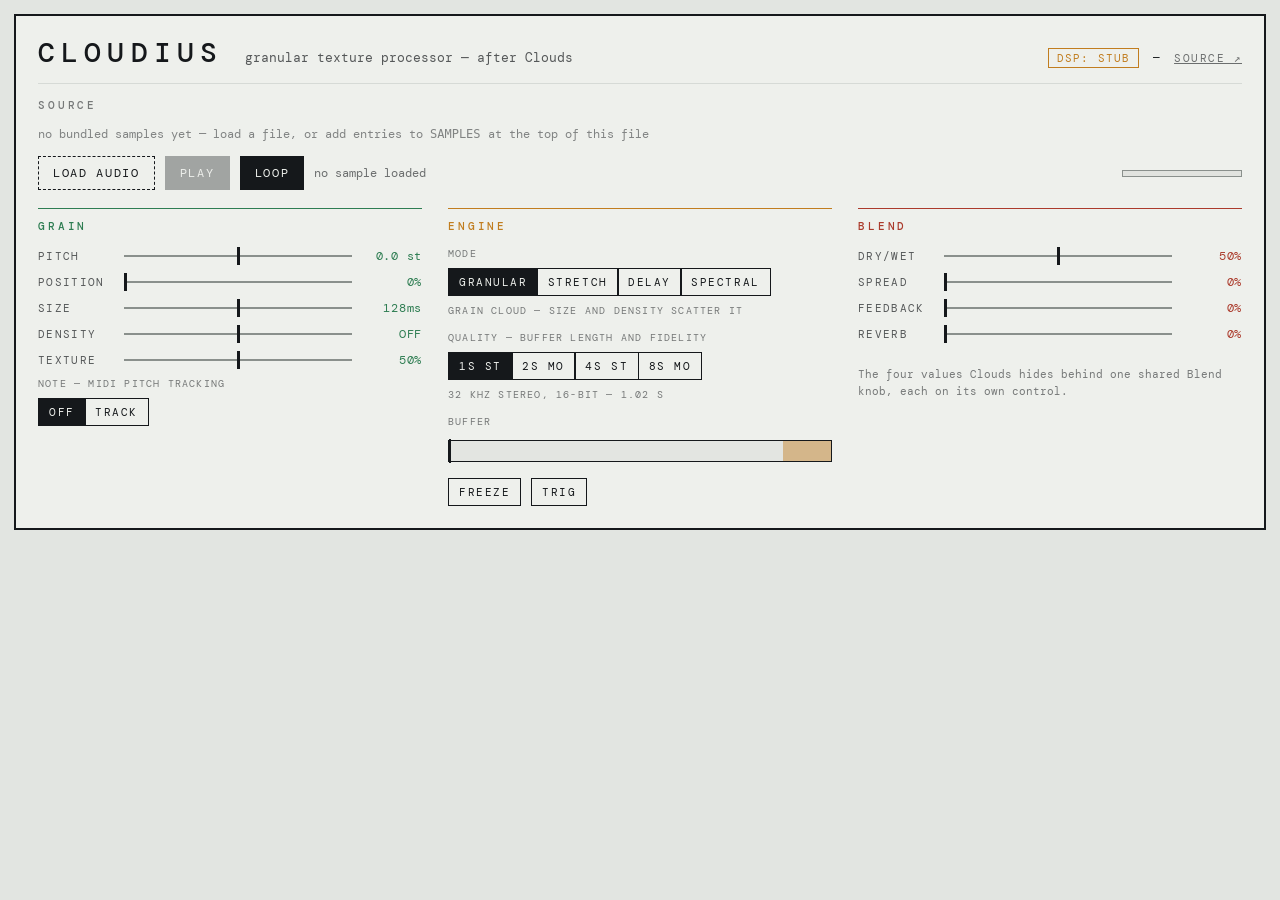
==== WebApps/cloudius-web.html @ 18a7fecf "WebApps: status moves into the masthead, footer goes DSP badge and host rate now sit beside the sour" ====
<!DOCTYPE html>
<html lang="en">
<head>
<meta charset="utf-8">
<meta name="viewport" content="width=device-width, initial-scale=1">
<title>CLOUDIUS — granular texture processor</title>
<link rel="preconnect" href="https://fonts.googleapis.com">
<link rel="preconnect" href="https://fonts.gstatic.com" crossorigin>
<link href="https://fonts.googleapis.com/css2?family=DM+Mono:wght@400;500&display=swap" rel="stylesheet">
<style>
  :root{
    --paper:#eef0ec;
    --sheet:#f6f7f5;
    --ink:#15181b;
    --ink-soft:#8a908c;
    --line:#d6dad6;
    --grain:#2e7d52;
    --engine:#c17d1f;
    --blend:#ab3b2c;
    --hot:#d6452f;
    --on-text:#eef0ec;
  }
  *{box-sizing:border-box}
  body{
    margin:0;background:#e2e5e1;color:var(--ink);
    font-family:"DM Mono",ui-monospace,Menlo,monospace;font-size:12px;
    display:flex;flex-direction:column;
  }
  .frame{
    margin:14px;border:2px solid var(--ink);background:var(--paper);
    display:flex;flex-direction:column;padding:18px 22px 22px;
  }
  .masthead{display:flex;align-items:baseline;gap:22px;flex-wrap:wrap;padding-bottom:12px;border-bottom:1px solid var(--line)}
  h1{margin:0;font-size:28px;font-weight:500;letter-spacing:.22em}
  .tagline{margin:0;font-size:13px;opacity:.7}
  .masthead .meta{margin-left:auto;display:flex;align-items:center;gap:14px;font-size:11px}
  .masthead a{color:var(--ink);opacity:.6;letter-spacing:.14em;text-transform:uppercase}
  .masthead a:hover{opacity:1}

  h2{margin:0 0 10px;font-size:11px;font-weight:500;letter-spacing:.26em;text-transform:uppercase;opacity:.55}

  .row{display:flex;align-items:center;gap:10px;flex-wrap:wrap;padding-top:14px}
  .row .push{margin-left:auto}

  button,select{
    font-family:inherit;font-size:12px;letter-spacing:.14em;text-transform:uppercase;
    color:var(--ink);background:transparent;border:1.5px solid var(--ink);border-radius:0;
    padding:0 14px;height:34px;cursor:pointer;
  }
  button:hover,select:hover{background:rgba(21,24,27,.07)}
  button[aria-pressed="true"],button.primary{background:var(--ink);color:var(--on-text)}
  button:disabled{opacity:.35;cursor:not-allowed}
  button.small{height:28px;padding:0 10px;font-size:11px}
  button.hot[aria-pressed="true"]{background:var(--hot);border-color:var(--hot)}
  button:focus-visible,select:focus-visible,input:focus-visible{outline:2px solid var(--engine);outline-offset:2px}
  .seg{display:flex}
  .seg button{margin-left:-1.5px}
  .seg button:first-child{margin-left:0}

  label.file{
    display:inline-flex;align-items:center;height:34px;padding:0 14px;cursor:pointer;
    border:1.5px dashed var(--ink);letter-spacing:.14em;text-transform:uppercase;
  }
  label.file:hover{background:rgba(21,24,27,.07)}
  label.file input{display:none}

  /* ── control banks ──────────────────────────────────────────────────── */
  .banks{display:flex;gap:26px;flex-wrap:wrap;padding-top:18px}
  .bank{flex:1 1 250px;min-width:230px;border-top:1.5px solid var(--ink);padding-top:10px}
  .bank.grain{border-color:var(--grain)}
  .bank.engine{border-color:var(--engine)}
  .bank.blend{border-color:var(--blend)}
  .bank h2{opacity:1}
  .bank.grain h2{color:var(--grain)}
  .bank.engine h2{color:var(--engine)}
  .bank.blend h2{color:var(--blend)}

  .ctl{display:grid;grid-template-columns:74px 1fr 62px;align-items:center;gap:10px;padding:5px 0}
  .ctl .name{letter-spacing:.12em;text-transform:uppercase;opacity:.7;font-size:11px}
  .ctl .val{text-align:right;letter-spacing:.06em}
  .grain .val{color:var(--grain)}
  .blend .val{color:var(--blend)}

  input[type=range]{-webkit-appearance:none;appearance:none;width:100%;background:transparent}
  input[type=range]::-webkit-slider-runnable-track{height:1.5px;background:var(--ink-soft)}
  input[type=range]::-moz-range-track{height:1.5px;background:var(--ink-soft)}
  input[type=range]::-webkit-slider-thumb{-webkit-appearance:none;width:3px;height:18px;background:var(--ink);margin-top:-8px}
  input[type=range]::-moz-range-thumb{width:3px;height:18px;border:0;border-radius:0;background:var(--ink)}

  .stack{display:flex;flex-direction:column;gap:8px;padding-top:4px}
  .stack .lbl{letter-spacing:.12em;text-transform:uppercase;opacity:.55;font-size:10px}

  /* ── buffer readout ─────────────────────────────────────────────────── */
  .buffer{height:22px;border:1.5px solid var(--ink);position:relative;background:rgba(21,24,27,.05);margin-top:4px}
  .buffer .win{position:absolute;top:0;bottom:0;background:rgba(193,125,31,.45)}
  .buffer .head{position:absolute;top:-2px;bottom:-2px;width:1.5px;background:var(--ink)}

  /* ── meter ──────────────────────────────────────────────────────────── */
  .meter{width:120px;height:7px;border:1px solid var(--ink-soft);background:rgba(21,24,27,.06)}
  .meter i{display:block;height:100%;width:0;background:var(--grain)}

  .badge{border:1px solid var(--engine);color:var(--engine);padding:2px 8px;letter-spacing:.1em;text-transform:uppercase}
  .hint{font-size:11px;opacity:.55;padding-top:8px;line-height:1.5}
</style>
</head>
<body>
<div class="frame">

  <header class="masthead">
    <h1>CLOUDIUS</h1>
    <p class="tagline">granular texture processor — after Clouds</p>
    <span class="meta">
      <span class="badge" id="dspBadge">DSP: stub</span>
      <span id="srInfo">—</span>
      <a href="https://github.com/SungamMagnus/cloudius" target="_blank" rel="noopener">source ↗</a>
    </span>
  </header>

  <!-- ── Source ─────────────────────────────────────────────────────────── -->
  <section>
    <div class="row"><h2 style="margin:0">Source</h2></div>
    <div class="row" id="sampleRow"></div>
    <div class="row">
      <label class="file">Load audio<input type="file" id="fileIn" accept="audio/*"></label>
      <button id="btnPlay" class="primary" disabled>Play</button>
      <button id="btnLoop" aria-pressed="true">Loop</button>
      <span class="readout" id="srcName" style="opacity:.6">no sample loaded</span>
      <span class="push"></span>
      <span class="meter"><i id="meterFill"></i></span>
    </div>
  </section>

  <!-- ── Controls ───────────────────────────────────────────────────────── -->
  <div class="banks">

    <div class="bank grain">
      <h2>Grain</h2>
      <div class="ctl"><span class="name">Pitch</span>    <input type="range" id="p_pitch"    min="0" max="1" step="0.001" value="0.5"><span class="val" id="v_pitch">0.0 st</span></div>
      <div class="ctl"><span class="name">Position</span> <input type="range" id="p_position" min="0" max="1" step="0.001" value="0"><span class="val" id="v_position">0%</span></div>
      <div class="ctl"><span class="name">Size</span>     <input type="range" id="p_size"     min="0" max="1" step="0.001" value="0.5"><span class="val" id="v_size">128ms</span></div>
      <div class="ctl"><span class="name">Density</span>  <input type="range" id="p_density"  min="0" max="1" step="0.001" value="0.5"><span class="val" id="v_density">OFF</span></div>
      <div class="ctl"><span class="name">Texture</span>  <input type="range" id="p_texture"  min="0" max="1" step="0.001" value="0.5"><span class="val" id="v_texture">50%</span></div>
      <div class="stack">
        <span class="lbl">Note — midi pitch tracking</span>
        <div class="seg" id="segNote">
          <button class="small" data-i="0" aria-pressed="true">Off</button>
          <button class="small" data-i="1" aria-pressed="false">Track</button>
        </div>
      </div>
    </div>

    <div class="bank engine">
      <h2>Engine</h2>
      <div class="stack">
        <span class="lbl">Mode</span>
        <div class="seg" id="segMode">
          <button class="small" data-i="0" aria-pressed="true">Granular</button>
          <button class="small" data-i="1" aria-pressed="false">Stretch</button>
          <button class="small" data-i="2" aria-pressed="false">Delay</button>
          <button class="small" data-i="3" aria-pressed="false">Spectral</button>
        </div>
        <span class="lbl" id="modeCaption">grain cloud — size and density scatter it</span>

        <span class="lbl" style="padding-top:6px">Quality — buffer length and fidelity</span>
        <div class="seg" id="segQuality">
          <button class="small" data-i="0" aria-pressed="true">1s ST</button>
          <button class="small" data-i="1" aria-pressed="false">2s MO</button>
          <button class="small" data-i="2" aria-pressed="false">4s ST</button>
          <button class="small" data-i="3" aria-pressed="false">8s MO</button>
        </div>
        <span class="lbl" id="qualityCaption">32 kHz stereo, 16-bit</span>

        <span class="lbl" style="padding-top:6px">Buffer</span>
        <div class="buffer" id="buffer"><i class="win" id="bufWin"></i><i class="head" id="bufHead"></i></div>

        <div class="row" style="padding-top:8px">
          <button id="btnFreeze" class="small hot" aria-pressed="false">Freeze</button>
          <button id="btnTrig" class="small">Trig</button>
        </div>
      </div>
    </div>

    <div class="bank blend">
      <h2>Blend</h2>
      <div class="ctl"><span class="name">Dry/Wet</span>  <input type="range" id="p_drywet"   min="0" max="1" step="0.001" value="0.5"><span class="val" id="v_drywet">50%</span></div>
      <div class="ctl"><span class="name">Spread</span>   <input type="range" id="p_spread"   min="0" max="1" step="0.001" value="0"><span class="val" id="v_spread">0%</span></div>
      <div class="ctl"><span class="name">Feedback</span> <input type="range" id="p_feedback" min="0" max="1" step="0.001" value="0"><span class="val" id="v_feedback">0%</span></div>
      <div class="ctl"><span class="name">Reverb</span>   <input type="range" id="p_reverb"   min="0" max="1" step="0.001" value="0"><span class="val" id="v_reverb">0%</span></div>
      <p class="hint">
        The four values Clouds hides behind one shared Blend knob, each on its
        own control.
      </p>
    </div>

  </div>

</div>

<script>
"use strict";

/* ───────────────────────────────────────────────────────────────────────────
   SAMPLES — drop audio files into WebApps/samples/ and list them here.
   Anything the browser can decode works (mp3, wav, ogg, m4a, flac).
   ─────────────────────────────────────────────────────────────────────────── */
const SAMPLES = [
  // { name: "Rhodes",  file: "samples/rhodes.mp3" },
  // { name: "Voice",   file: "samples/voice.wav"  },
  // { name: "Strings", file: "samples/strings.mp3" },
];

/* ───────────────────────────────────────────────────────────────────────────
   DSP — the audio worklet.

   The seam is marked below. Today it passes audio through so the transport,
   the loop and the whole control surface are testable end to end. The real
   engine is the Clouds firmware compiled to WebAssembly; when that module
   lands it is instantiated here and `process()` hands it 32-frame blocks at
   32 kHz exactly as the plug-in does.
   ─────────────────────────────────────────────────────────────────────────── */
const WORKLET_SRC = `
class CloudiusProcessor extends AudioWorkletProcessor {
  constructor () {
    super();
    this.p = {
      pitch: 0.5, position: 0, size: 0.5, density: 0.5, texture: 0.5,
      drywet: 0.5, spread: 0, feedback: 0, reverb: 0,
      mode: 0, quality: 0, freeze: false, note: 0
    };
    this.head = 0;
    this.port.onmessage = (e) => {
      const d = e.data;
      if (d.type === 'params') Object.assign(this.p, d.value);
      else if (d.type === 'trig') this.trig = true;
    };
  }

  process (inputs, outputs) {
    const inp = inputs[0], out = outputs[0];
    if (!out || out.length === 0) return true;

    const oL = out[0], oR = out[1] || out[0];
    const iL = inp && inp[0] ? inp[0] : null;
    const iR = inp && inp[1] ? inp[1] : iL;
    const n  = oL.length;

    // ── DSP SEAM ───────────────────────────────────────────────────────────
    // TODO: replace with the WASM build of clouds::GranularProcessor.
    // Until then the dry signal passes and dry/wet only attenuates, so the
    // page never pretends to be granulating something it is not.
    const g = 1.0;
    for (let i = 0; i < n; i++) {
      oL[i] = iL ? iL[i] * g : 0;
      oR[i] = iR ? iR[i] * g : 0;
    }
    // ───────────────────────────────────────────────────────────────────────

    // The recording head keeps moving so the buffer readout is honest about
    // freeze even while the engine is a stub.
    if (!this.p.freeze) {
      const secs = [1.02, 1.86, 4.09, 7.42][this.p.quality] || 1.02;
      this.head = (this.head + n / (sampleRate * secs)) % 1;
    }
    if ((currentFrame & 2047) < n) {
      this.port.postMessage({ head: this.head });
    }
    return true;
  }
}
registerProcessor('cloudius', CloudiusProcessor);
`;

/* ── State ─────────────────────────────────────────────────────────────── */
let ac = null, node = null, master = null, analyser = null;
let buffer = null, source = null, playing = false, looping = true;
let meterData = null;

const params = {
  pitch: 0.5, position: 0, size: 0.5, density: 0.5, texture: 0.5,
  drywet: 0.5, spread: 0, feedback: 0, reverb: 0,
  mode: 0, quality: 0, freeze: false, note: 0
};

const MODE_CAPTION = [
  "grain cloud — size and density scatter it",
  "wsola stretch — texture opens the filter",
  "looping delay — pitch shifts the loop",
  "phase vocoder — texture thins the spectrum"
];
const QUALITY_CAPTION = [
  "32 kHz stereo, 16-bit — 1.02 s",
  "32 kHz mono, 16-bit — 1.86 s",
  "16 kHz stereo, 8-bit µ-law — 4.09 s",
  "16 kHz mono, 8-bit µ-law — 7.42 s"
];

const $ = (id) => document.getElementById(id);

/* ── Readouts ──────────────────────────────────────────────────────────── */
const pct = (v) => Math.round(v * 100) + "%";

function grainSizeMs (v) { return 1024 * Math.pow(2, 4 * v) / 32; }

function densityText (v) {
  if (v >= 0.47 && v <= 0.53) return "OFF";
  const amt = (v > 0.5 ? (v - 0.53) : (0.47 - v)) * 2.12;
  return (v < 0.5 ? "REG " : "RND ") + Math.round(Math.min(1, Math.max(0, amt)) * 100) + "%";
}

/* Pitch pot taper: flat near unity, +/-2 octaves at the ends. Approximates
   the firmware's lut_quantized_pitch; the WASM build will use the real table. */
function pitchSemitones (v) {
  const x = (v - 0.5) * 2;                    // -1 .. +1
  return Math.sign(x) * Math.pow(Math.abs(x), 3) * 24;
}

function readouts () {
  $("v_pitch").textContent    = pitchSemitones(params.pitch).toFixed(1) + " st";
  $("v_position").textContent = pct(params.position);
  $("v_size").textContent     = params.mode === 0
    ? Math.round(grainSizeMs(params.size)) + "ms" : pct(params.size);
  $("v_density").textContent  = params.mode === 0 ? densityText(params.density) : pct(params.density);
  $("v_texture").textContent  = pct(params.texture);
  $("v_drywet").textContent   = pct(params.drywet);
  $("v_spread").textContent   = pct(params.spread);
  $("v_feedback").textContent = pct(params.feedback);
  $("v_reverb").textContent   = pct(params.reverb);

  $("modeCaption").textContent    = MODE_CAPTION[params.mode];
  $("qualityCaption").textContent = QUALITY_CAPTION[params.quality];

  // Read window: only granular has one this page can state exactly.
  const secs = [1.02, 1.86, 4.09, 7.42][params.quality];
  const win  = $("bufWin");
  if (params.mode === 0) {
    const w = Math.min(1, grainSizeMs(params.size) / 1000 / secs);
    let start = (params.head || 0) - params.position - w;
    while (start < 0) start += 1;
    win.style.display = "block";
    win.style.left  = (start * 100) + "%";
    win.style.width = (w * 100) + "%";
  } else {
    win.style.display = "none";
  }
}

/* ── Audio ─────────────────────────────────────────────────────────────── */
async function initAudio () {
  if (ac) return;
  ac = new (window.AudioContext || window.webkitAudioContext)();

  const blob = new Blob([WORKLET_SRC], { type: "application/javascript" });
  await ac.audioWorklet.addModule(URL.createObjectURL(blob));

  node = new AudioWorkletNode(ac, "cloudius", {
    numberOfInputs: 1, numberOfOutputs: 1, outputChannelCount: [2]
  });
  node.port.onmessage = (e) => {
    if (typeof e.data.head === "number") {
      params.head = e.data.head;
      $("bufHead").style.left = (e.data.head * 100) + "%";
    }
  };

  analyser = ac.createAnalyser();
  analyser.fftSize = 256;
  meterData = new Float32Array(analyser.fftSize);

  master = ac.createGain();
  master.gain.value = 0.9;

  node.connect(analyser).connect(master).connect(ac.destination);
  pushParams();
  $("srInfo").textContent = Math.round(ac.sampleRate / 100) / 10 + " kHz host";
  requestAnimationFrame(meterLoop);
}

function pushParams () {
  if (node) node.port.postMessage({ type: "params", value: params });
}

function meterLoop () {
  if (analyser) {
    analyser.getFloatTimeDomainData(meterData);
    let peak = 0;
    for (let i = 0; i < meterData.length; i++) {
      const a = Math.abs(meterData[i]);
      if (a > peak) peak = a;
    }
    $("meterFill").style.width = Math.min(100, peak * 100) + "%";
  }
  readouts();
  requestAnimationFrame(meterLoop);
}

function stop () {
  if (source) { try { source.stop(); } catch (e) {} source.disconnect(); source = null; }
  playing = false;
  $("btnPlay").textContent = "Play";
  $("btnPlay").classList.add("primary");
}

async function play () {
  if (!buffer) return;
  await initAudio();
  if (ac.state === "suspended") await ac.resume();
  stop();
  source = ac.createBufferSource();
  source.buffer = buffer;
  source.loop = looping;
  source.connect(node);
  source.onended = () => { if (!looping) stop(); };
  source.start();
  playing = true;
  $("btnPlay").textContent = "Stop";
  $("btnPlay").classList.remove("primary");
}

async function loadArrayBuffer (arr, name) {
  await initAudio();
  buffer = await ac.decodeAudioData(arr);
  $("srcName").textContent = name + " · " + buffer.duration.toFixed(1) + "s";
  $("srcName").style.opacity = 1;
  $("btnPlay").disabled = false;
  if (playing) play();          // swap the sample without stopping the loop
}

/* ── Sample buttons ────────────────────────────────────────────────────── */
function buildSampleRow () {
  const row = $("sampleRow");
  if (!SAMPLES.length) {
    row.innerHTML = '<span style="opacity:.5">no bundled samples yet — load a file, '
                  + 'or add entries to <code>SAMPLES</code> at the top of this file</span>';
    return;
  }
  SAMPLES.forEach((s) => {
    const b = document.createElement("button");
    b.className = "small";
    b.textContent = s.name;
    b.onclick = async () => {
      [...row.children].forEach((c) => c.setAttribute("aria-pressed", "false"));
      b.setAttribute("aria-pressed", "true");
      b.disabled = true;
      try {
        const r = await fetch(s.file);
        if (!r.ok) throw new Error(r.status + " " + r.statusText);
        await loadArrayBuffer(await r.arrayBuffer(), s.name);
      } catch (err) {
        $("srcName").textContent = "could not load " + s.file + " — " + err.message;
        $("srcName").style.opacity = 1;
      } finally {
        b.disabled = false;
      }
    };
    row.appendChild(b);
  });
}

/* ── Wiring ────────────────────────────────────────────────────────────── */
["pitch","position","size","density","texture","drywet","spread","feedback","reverb"]
  .forEach((k) => {
    $("p_" + k).addEventListener("input", (e) => {
      params[k] = parseFloat(e.target.value);
      pushParams();
    });
  });

function segment (id, key, onChange) {
  const seg = $(id);
  seg.querySelectorAll("button").forEach((b) => {
    b.onclick = () => {
      seg.querySelectorAll("button").forEach((x) => x.setAttribute("aria-pressed", "false"));
      b.setAttribute("aria-pressed", "true");
      params[key] = parseInt(b.dataset.i, 10);
      pushParams();
      if (onChange) onChange();
    };
  });
}
segment("segMode", "mode");
segment("segQuality", "quality");
segment("segNote", "note");

$("btnFreeze").onclick = (e) => {
  params.freeze = !params.freeze;
  e.currentTarget.setAttribute("aria-pressed", String(params.freeze));
  pushParams();
};

$("btnTrig").onclick = () => { if (node) node.port.postMessage({ type: "trig" }); };

$("btnLoop").onclick = (e) => {
  looping = !looping;
  e.currentTarget.setAttribute("aria-pressed", String(looping));
  if (source) source.loop = looping;
};

$("btnPlay").onclick = () => (playing ? stop() : play());

$("fileIn").addEventListener("change", async (e) => {
  const f = e.target.files[0];
  if (!f) return;
  document.querySelectorAll("#sampleRow button")
          .forEach((c) => c.setAttribute("aria-pressed", "false"));
  await loadArrayBuffer(await f.arrayBuffer(), f.name);
});

buildSampleRow();
readouts();
</script>
</body>
</html>
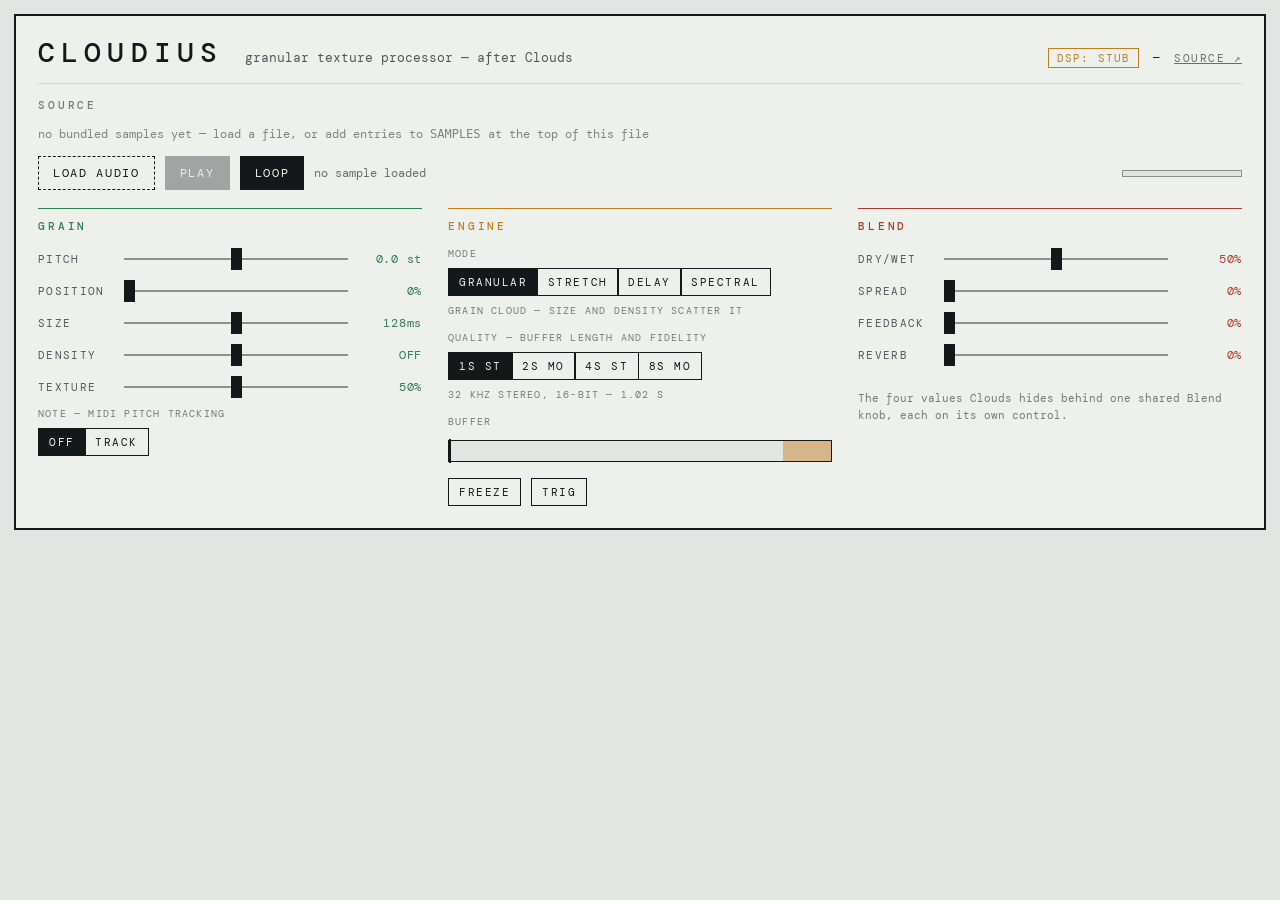
==== commit 71a0caee: "WebApps: make the faders grabbable A 3px handle on a 2px row looked right and was miserable to use. " ====
--- a/WebApps/cloudius-web.html
+++ b/WebApps/cloudius-web.html
@@ -75,17 +75,32 @@
   .bank.engine h2{color:var(--engine)}
   .bank.blend h2{color:var(--blend)}
 
-  .ctl{display:grid;grid-template-columns:74px 1fr 62px;align-items:center;gap:10px;padding:5px 0}
+  .ctl{display:grid;grid-template-columns:74px 1fr 62px;align-items:center;gap:12px;padding:3px 0}
   .ctl .name{letter-spacing:.12em;text-transform:uppercase;opacity:.7;font-size:11px}
   .ctl .val{text-align:right;letter-spacing:.06em}
   .grain .val{color:var(--grain)}
   .blend .val{color:var(--blend)}
 
-  input[type=range]{-webkit-appearance:none;appearance:none;width:100%;background:transparent}
-  input[type=range]::-webkit-slider-runnable-track{height:1.5px;background:var(--ink-soft)}
-  input[type=range]::-moz-range-track{height:1.5px;background:var(--ink-soft)}
-  input[type=range]::-webkit-slider-thumb{-webkit-appearance:none;width:3px;height:18px;background:var(--ink);margin-top:-8px}
-  input[type=range]::-moz-range-thumb{width:3px;height:18px;border:0;border-radius:0;background:var(--ink)}
+  /* The track stays a hairline, but the row is 26px tall and the handle 11px
+     wide - a 3px handle on a 2px row looks right and is miserable to grab.
+     Clicking anywhere on the row jumps the handle there. */
+  input[type=range]{
+    -webkit-appearance:none;appearance:none;width:100%;height:26px;
+    background:transparent;cursor:pointer;touch-action:none;margin:0;
+  }
+  input[type=range]::-webkit-slider-runnable-track{height:2px;background:var(--ink-soft)}
+  input[type=range]::-moz-range-track{height:2px;background:var(--ink-soft)}
+  input[type=range]::-webkit-slider-thumb{
+    -webkit-appearance:none;width:11px;height:22px;border:0;border-radius:0;
+    background:var(--ink);margin-top:-10px;
+  }
+  input[type=range]::-moz-range-thumb{
+    width:11px;height:22px;border:0;border-radius:0;background:var(--ink);
+  }
+  input[type=range]:hover::-webkit-slider-thumb{box-shadow:0 0 0 3px rgba(0,0,0,.10)}
+  input[type=range]:hover::-moz-range-thumb{box-shadow:0 0 0 3px rgba(0,0,0,.10)}
+  input[type=range]:active::-webkit-slider-thumb{box-shadow:0 0 0 5px rgba(0,0,0,.14)}
+  input[type=range]:active::-moz-range-thumb{box-shadow:0 0 0 5px rgba(0,0,0,.14)}
 
   .stack{display:flex;flex-direction:column;gap:8px;padding-top:4px}
   .stack .lbl{letter-spacing:.12em;text-transform:uppercase;opacity:.55;font-size:10px}
@@ -101,6 +116,11 @@
 
   .badge{border:1px solid var(--engine);color:var(--engine);padding:2px 8px;letter-spacing:.1em;text-transform:uppercase}
   .hint{font-size:11px;opacity:.55;padding-top:8px;line-height:1.5}
+  .filenote{
+    margin:10px 0 0;padding:8px 12px;border:1.5px dashed var(--blend);
+    color:var(--blend);font-size:11px;line-height:1.6;
+  }
+  .filenote code{background:rgba(0,0,0,.06);padding:1px 4px}
 </style>
 </head>
 <body>
@@ -115,6 +135,12 @@
       <a href="https://github.com/SungamMagnus/cloudius" target="_blank" rel="noopener">source ↗</a>
     </span>
   </header>
+
+  <div class="filenote" id="fileNote" hidden>
+    Opened straight from disk. Browsers block the audio engine and the bundled
+    samples on <code>file://</code>, so nothing will load. Serve the folder
+    over http — <code>python3 -m http.server</code> — or use the hosted copy.
+  </div>
 
   <!-- ── Source ─────────────────────────────────────────────────────────── -->
   <section>
@@ -349,13 +375,23 @@
   if (ac) return;
   ac = new (window.AudioContext || window.webkitAudioContext)();
 
-  const blob = new Blob([WORKLET_SRC], { type: "application/javascript" });
-  await ac.audioWorklet.addModule(URL.createObjectURL(blob));
-
-  node = new AudioWorkletNode(ac, "cloudius", {
-    numberOfInputs: 1, numberOfOutputs: 1, outputChannelCount: [2]
-  });
-  node.port.onmessage = (e) => {
+  try {
+    const blob = new Blob([WORKLET_SRC], { type: "application/javascript" });
+    await ac.audioWorklet.addModule(URL.createObjectURL(blob));
+    node = new AudioWorkletNode(ac, "cloudius", {
+      numberOfInputs: 1, numberOfOutputs: 1, outputChannelCount: [2]
+    });
+  } catch (err) {
+    /* An AudioWorklet module cannot be fetched from a file:// page - the blob
+       URL has a null origin. The DSP is a pass-through stub either way, so
+       drop in a plain gain node: transport, loop and meters keep working, and
+       the badge stops claiming an engine that is not there. */
+    node = ac.createGain();
+    const b = $("dspBadge");
+    b.textContent = "DSP: unavailable";
+    b.title = "Serve this page over http:// to load the audio worklet.";
+  }
+  if (node.port) node.port.onmessage = (e) => {
     if (typeof e.data.head === "number") {
       params.head = e.data.head;
       $("bufHead").style.left = (e.data.head * 100) + "%";
@@ -376,7 +412,7 @@
 }
 
 function pushParams () {
-  if (node) node.port.postMessage({ type: "params", value: params });
+  if (node && node.port) node.port.postMessage({ type: "params", value: params });
 }
 
 function meterLoop () {
@@ -416,11 +452,22 @@
   $("btnPlay").classList.remove("primary");
 }
 
+function setStatus (msg, isError) {
+  const el = $("srcName");
+  el.textContent = msg;
+  el.style.opacity = 1;
+  el.style.color = isError ? "var(--blend)" : "";
+}
+
 async function loadArrayBuffer (arr, name) {
   await initAudio();
-  buffer = await ac.decodeAudioData(arr);
-  $("srcName").textContent = name + " · " + buffer.duration.toFixed(1) + "s";
-  $("srcName").style.opacity = 1;
+  try {
+    buffer = await ac.decodeAudioData(arr);
+  } catch (err) {
+    throw new Error("could not decode " + name + " - the browser does not "
+                  + "support this format, or the file is damaged");
+  }
+  setStatus(name + " \u00b7 " + buffer.duration.toFixed(1) + "s", false);
   $("btnPlay").disabled = false;
   if (playing) play();          // swap the sample without stopping the loop
 }
@@ -446,8 +493,7 @@
         if (!r.ok) throw new Error(r.status + " " + r.statusText);
         await loadArrayBuffer(await r.arrayBuffer(), s.name);
       } catch (err) {
-        $("srcName").textContent = "could not load " + s.file + " — " + err.message;
-        $("srcName").style.opacity = 1;
+        setStatus("could not load " + s.file + " - " + err.message, true);
       } finally {
         b.disabled = false;
       }
@@ -487,7 +533,7 @@
   pushParams();
 };
 
-$("btnTrig").onclick = () => { if (node) node.port.postMessage({ type: "trig" }); };
+$("btnTrig").onclick = () => { if (node && node.port) node.port.postMessage({ type: "trig" }); };
 
 $("btnLoop").onclick = (e) => {
   looping = !looping;
@@ -502,8 +548,14 @@
   if (!f) return;
   document.querySelectorAll("#sampleRow button")
           .forEach((c) => c.setAttribute("aria-pressed", "false"));
-  await loadArrayBuffer(await f.arrayBuffer(), f.name);
+  try {
+    await loadArrayBuffer(await f.arrayBuffer(), f.name);
+  } catch (err) {
+    setStatus(String(err.message || err), true);
+  }
 });
+
+if (location.protocol === "file:") $("fileNote").hidden = false;
 
 buildSampleRow();
 readouts();
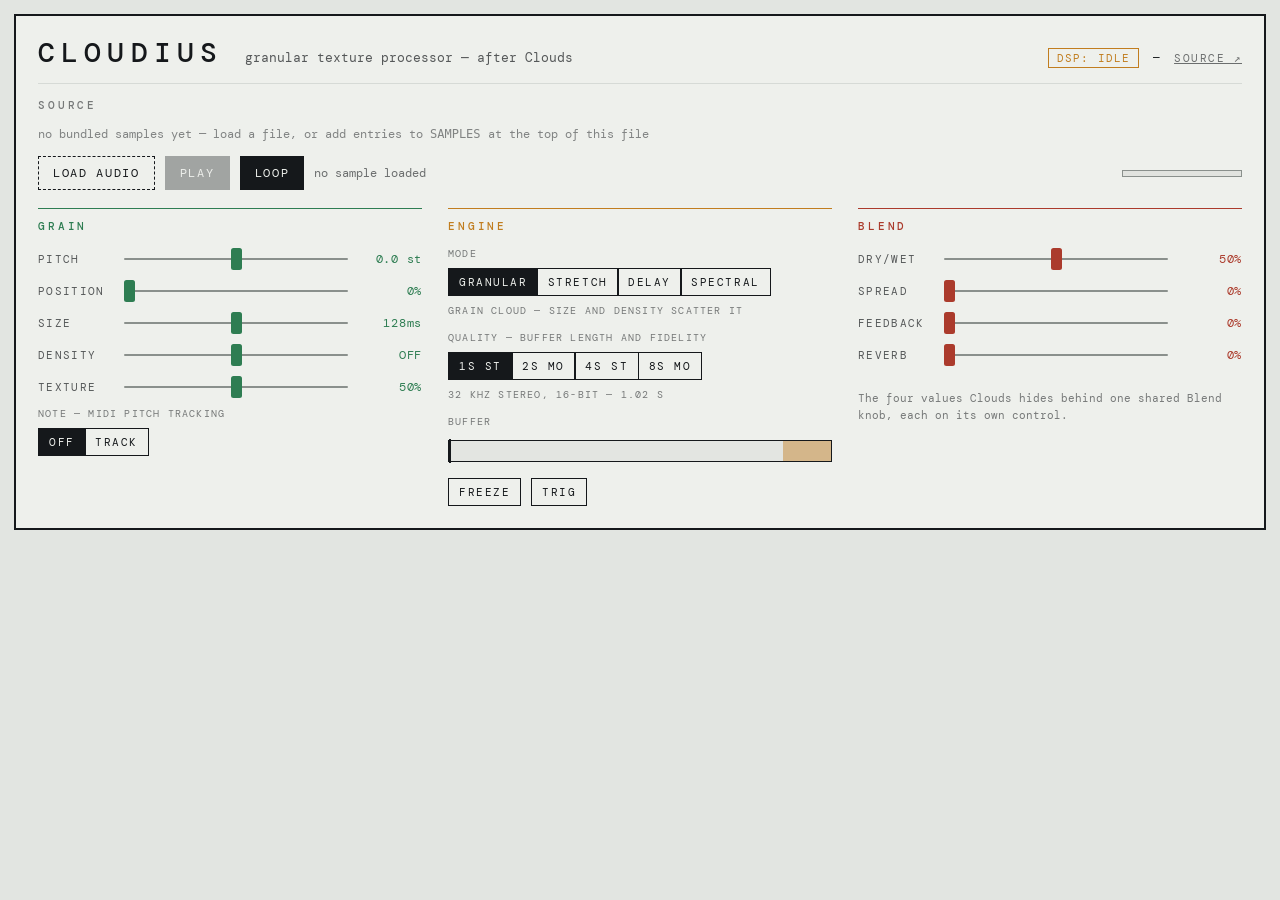
==== commit f3d33412: "WebApps: round the fader handles and colour them by section Handles pick up their bank's hue - grain" ====
--- a/WebApps/cloudius-web.html
+++ b/WebApps/cloudius-web.html
@@ -88,15 +88,21 @@
     -webkit-appearance:none;appearance:none;width:100%;height:26px;
     background:transparent;cursor:pointer;touch-action:none;margin:0;
   }
-  input[type=range]::-webkit-slider-runnable-track{height:2px;background:var(--ink-soft)}
-  input[type=range]::-moz-range-track{height:2px;background:var(--ink-soft)}
+  input[type=range]::-webkit-slider-runnable-track{height:2px;border-radius:1px;background:var(--ink-soft)}
+  input[type=range]::-moz-range-track{height:2px;border-radius:1px;background:var(--ink-soft)}
   input[type=range]::-webkit-slider-thumb{
-    -webkit-appearance:none;width:11px;height:22px;border:0;border-radius:0;
+    -webkit-appearance:none;width:11px;height:22px;border:0;border-radius:2.5px;
     background:var(--ink);margin-top:-10px;
   }
   input[type=range]::-moz-range-thumb{
-    width:11px;height:22px;border:0;border-radius:0;background:var(--ink);
-  }
+    width:11px;height:22px;border:0;border-radius:2.5px;background:var(--ink);
+  }
+
+  /* Each bank's handle carries that section's colour. */
+  .bank.grain input[type=range]::-webkit-slider-thumb{background:var(--grain)}
+  .bank.grain input[type=range]::-moz-range-thumb{background:var(--grain)}
+  .bank.blend input[type=range]::-webkit-slider-thumb{background:var(--blend)}
+  .bank.blend input[type=range]::-moz-range-thumb{background:var(--blend)}
   input[type=range]:hover::-webkit-slider-thumb{box-shadow:0 0 0 3px rgba(0,0,0,.10)}
   input[type=range]:hover::-moz-range-thumb{box-shadow:0 0 0 3px rgba(0,0,0,.10)}
   input[type=range]:active::-webkit-slider-thumb{box-shadow:0 0 0 5px rgba(0,0,0,.14)}
@@ -130,7 +136,7 @@
     <h1>CLOUDIUS</h1>
     <p class="tagline">granular texture processor — after Clouds</p>
     <span class="meta">
-      <span class="badge" id="dspBadge">DSP: stub</span>
+      <span class="badge" id="dspBadge">DSP: idle</span>
       <span id="srInfo">—</span>
       <a href="https://github.com/SungamMagnus/cloudius" target="_blank" rel="noopener">source ↗</a>
     </span>
@@ -246,49 +252,66 @@
    ─────────────────────────────────────────────────────────────────────────── */
 const WORKLET_SRC = `
 class CloudiusProcessor extends AudioWorkletProcessor {
-  constructor () {
+  constructor (options) {
     super();
+    this.ready = false;
     this.p = {
-      pitch: 0.5, position: 0, size: 0.5, density: 0.5, texture: 0.5,
+      position: 0, size: 0.5, pitch: 0.5, density: 0.5, texture: 0.5,
       drywet: 0.5, spread: 0, feedback: 0, reverb: 0,
-      mode: 0, quality: 0, freeze: false, note: 0
+      mode: 0, quality: 0, freeze: false
     };
-    this.head = 0;
-    this.port.onmessage = (e) => {
-      const d = e.data;
+    this.mode = -1; this.quality = -1;
+
+    // The Clouds firmware, compiled to WebAssembly. No imports, so it needs
+    // no environment - and memory growth is off, so these views stay valid.
+    WebAssembly.instantiate(options.processorOptions.wasm).then((r) => {
+      const e = r.instance.exports;
+      e._initialize();
+      e.cloudius_init(sampleRate);
+      this.e = e;
+      this.L = new Float32Array(e.memory.buffer, e.cloudius_buf_l(), 2048);
+      this.R = new Float32Array(e.memory.buffer, e.cloudius_buf_r(), 2048);
+      this.ready = true;
+      this.port.postMessage({
+        ready: true,
+        latency: e.cloudius_latency(),
+        bufferSeconds: e.cloudius_buffer_seconds()
+      });
+    }).catch((err) => this.port.postMessage({ error: String(err) }));
+
+    this.port.onmessage = (ev) => {
+      const d = ev.data;
       if (d.type === 'params') Object.assign(this.p, d.value);
-      else if (d.type === 'trig') this.trig = true;
+      else if (d.type === 'trig' && this.e) this.e.cloudius_trigger();
     };
   }
 
   process (inputs, outputs) {
     const inp = inputs[0], out = outputs[0];
     if (!out || out.length === 0) return true;
-
     const oL = out[0], oR = out[1] || out[0];
     const iL = inp && inp[0] ? inp[0] : null;
     const iR = inp && inp[1] ? inp[1] : iL;
-    const n  = oL.length;
-
-    // ── DSP SEAM ───────────────────────────────────────────────────────────
-    // TODO: replace with the WASM build of clouds::GranularProcessor.
-    // Until then the dry signal passes and dry/wet only attenuates, so the
-    // page never pretends to be granulating something it is not.
-    const g = 1.0;
-    for (let i = 0; i < n; i++) {
-      oL[i] = iL ? iL[i] * g : 0;
-      oR[i] = iR ? iR[i] * g : 0;
+    const n = oL.length;
+
+    if (!this.ready) {                       // still compiling - stay quiet
+      for (let i = 0; i < n; i++) { oL[i] = iL ? iL[i] : 0; oR[i] = iR ? iR[i] : 0; }
+      return true;
     }
-    // ───────────────────────────────────────────────────────────────────────
-
-    // The recording head keeps moving so the buffer readout is honest about
-    // freeze even while the engine is a stub.
-    if (!this.p.freeze) {
-      const secs = [1.02, 1.86, 4.09, 7.42][this.p.quality] || 1.02;
-      this.head = (this.head + n / (sampleRate * secs)) % 1;
-    }
+
+    const e = this.e, p = this.p;
+    if (p.mode !== this.mode)       { this.mode = p.mode;       e.cloudius_set_mode(p.mode); }
+    if (p.quality !== this.quality) { this.quality = p.quality; e.cloudius_set_quality(p.quality); }
+
+    e.cloudius_set_params(p.position, p.size, p.pitch, p.density, p.texture,
+                          p.drywet, p.spread, p.feedback, p.reverb, p.freeze ? 1 : 0);
+
+    for (let i = 0; i < n; i++) { this.L[i] = iL ? iL[i] : 0; this.R[i] = iR ? iR[i] : 0; }
+    e.cloudius_process(n);
+    for (let i = 0; i < n; i++) { oL[i] = this.L[i]; oR[i] = this.R[i]; }
+
     if ((currentFrame & 2047) < n) {
-      this.port.postMessage({ head: this.head });
+      this.port.postMessage({ head: e.cloudius_head(), bufferSeconds: e.cloudius_buffer_seconds() });
     }
     return true;
   }
@@ -356,7 +379,7 @@
   $("qualityCaption").textContent = QUALITY_CAPTION[params.quality];
 
   // Read window: only granular has one this page can state exactly.
-  const secs = [1.02, 1.86, 4.09, 7.42][params.quality];
+  const secs = params.bufferSeconds || [1.02, 1.86, 4.09, 7.42][params.quality];
   const win  = $("bufWin");
   if (params.mode === 0) {
     const w = Math.min(1, grainSizeMs(params.size) / 1000 / secs);
@@ -377,25 +400,42 @@
 
   try {
     const blob = new Blob([WORKLET_SRC], { type: "application/javascript" });
-    await ac.audioWorklet.addModule(URL.createObjectURL(blob));
+    const [, wasm] = await Promise.all([
+      ac.audioWorklet.addModule(URL.createObjectURL(blob)),
+      fetch("cloudius.wasm").then((r) => {
+        if (!r.ok) throw new Error("cloudius.wasm " + r.status);
+        return r.arrayBuffer();
+      })
+    ]);
     node = new AudioWorkletNode(ac, "cloudius", {
-      numberOfInputs: 1, numberOfOutputs: 1, outputChannelCount: [2]
+      numberOfInputs: 1, numberOfOutputs: 1, outputChannelCount: [2],
+      processorOptions: { wasm }
     });
   } catch (err) {
     /* An AudioWorklet module cannot be fetched from a file:// page - the blob
-       URL has a null origin. The DSP is a pass-through stub either way, so
-       drop in a plain gain node: transport, loop and meters keep working, and
-       the badge stops claiming an engine that is not there. */
+       URL has a null origin - and without it the engine cannot run at all.
+       Drop in a plain gain node so transport, loop and meters still work, and
+       say plainly that the audio is passing through untouched. */
     node = ac.createGain();
     const b = $("dspBadge");
-    b.textContent = "DSP: unavailable";
-    b.title = "Serve this page over http:// to load the audio worklet.";
+    b.textContent = "DSP: bypassed";
+    b.title = "Audio is passing through untouched - serve this page over http:// to run the engine.";
   }
   if (node.port) node.port.onmessage = (e) => {
-    if (typeof e.data.head === "number") {
-      params.head = e.data.head;
-      $("bufHead").style.left = (e.data.head * 100) + "%";
+    const d = e.data;
+    if (d.ready) {
+      const b = $("dspBadge");
+      b.textContent = "DSP: clouds 32 kHz";
+      b.title = "Mutable Instruments Clouds firmware, compiled to WebAssembly";
+      $("srInfo").textContent = Math.round(ac.sampleRate / 100) / 10 + " kHz \u00b7 "
+                              + (d.latency / ac.sampleRate * 1000).toFixed(1) + " ms latency";
     }
+    if (d.error) setStatus("engine failed to start - " + d.error, true);
+    if (typeof d.head === "number") {
+      params.head = d.head;
+      $("bufHead").style.left = (d.head * 100) + "%";
+    }
+    if (typeof d.bufferSeconds === "number") params.bufferSeconds = d.bufferSeconds;
   };
 
   analyser = ac.createAnalyser();
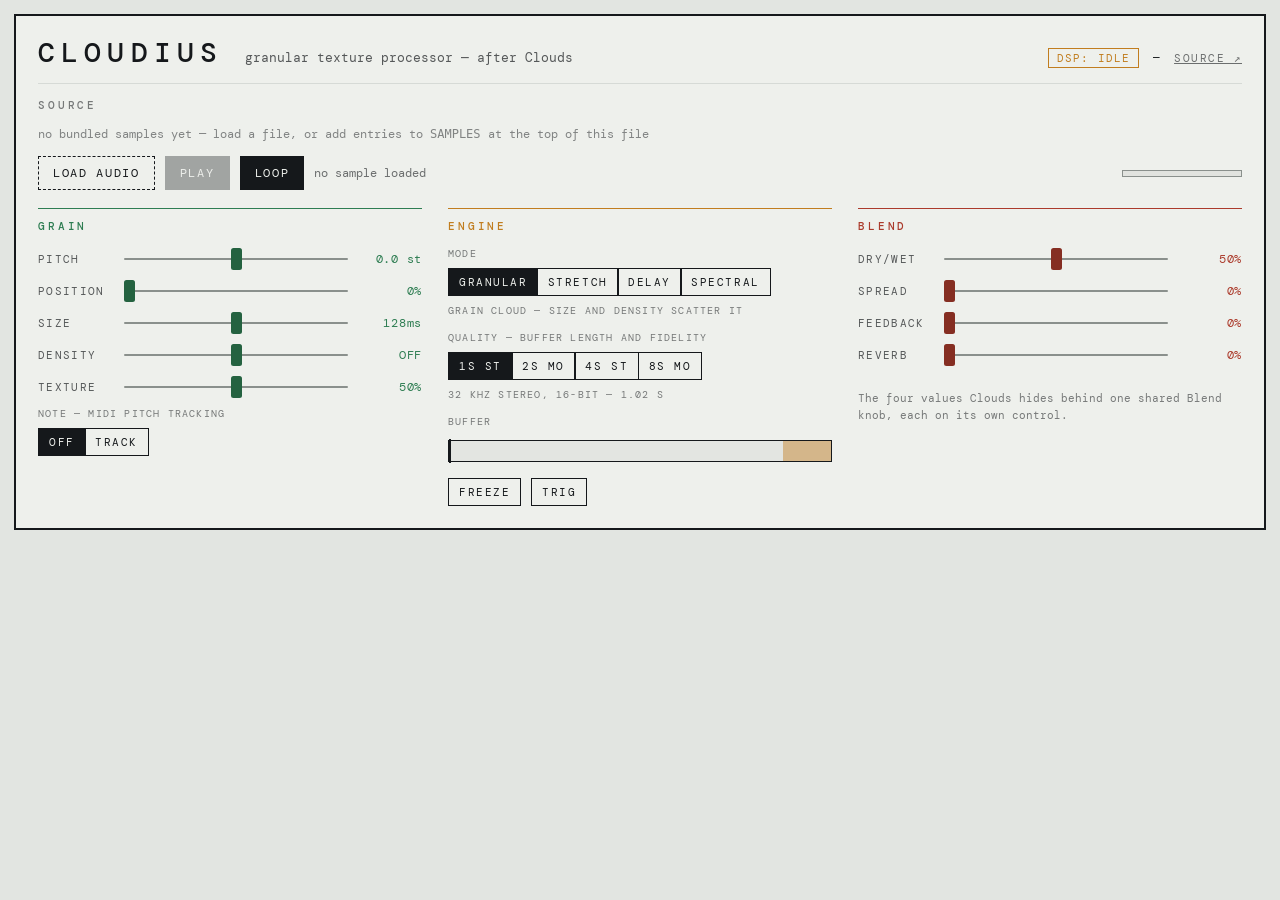
==== commit 3143aff7: "WebApps: take the fader handles a step darker At full accent strength the handles read as highlights" ====
--- a/WebApps/cloudius-web.html
+++ b/WebApps/cloudius-web.html
@@ -15,8 +15,10 @@
     --ink-soft:#8a908c;
     --line:#d6dad6;
     --grain:#2e7d52;
+    --grain-deep:#246240;
     --engine:#c17d1f;
     --blend:#ab3b2c;
+    --blend-deep:#852e22;
     --hot:#d6452f;
     --on-text:#eef0ec;
   }
@@ -98,11 +100,12 @@
     width:11px;height:22px;border:0;border-radius:2.5px;background:var(--ink);
   }
 
-  /* Each bank's handle carries that section's colour. */
-  .bank.grain input[type=range]::-webkit-slider-thumb{background:var(--grain)}
-  .bank.grain input[type=range]::-moz-range-thumb{background:var(--grain)}
-  .bank.blend input[type=range]::-webkit-slider-thumb{background:var(--blend)}
-  .bank.blend input[type=range]::-moz-range-thumb{background:var(--blend)}
+  /* Each bank's handle carries that section's colour, a step darker than
+     the labels and rules so it reads as a control rather than a highlight. */
+  .bank.grain input[type=range]::-webkit-slider-thumb{background:var(--grain-deep)}
+  .bank.grain input[type=range]::-moz-range-thumb{background:var(--grain-deep)}
+  .bank.blend input[type=range]::-webkit-slider-thumb{background:var(--blend-deep)}
+  .bank.blend input[type=range]::-moz-range-thumb{background:var(--blend-deep)}
   input[type=range]:hover::-webkit-slider-thumb{box-shadow:0 0 0 3px rgba(0,0,0,.10)}
   input[type=range]:hover::-moz-range-thumb{box-shadow:0 0 0 3px rgba(0,0,0,.10)}
   input[type=range]:active::-webkit-slider-thumb{box-shadow:0 0 0 5px rgba(0,0,0,.14)}
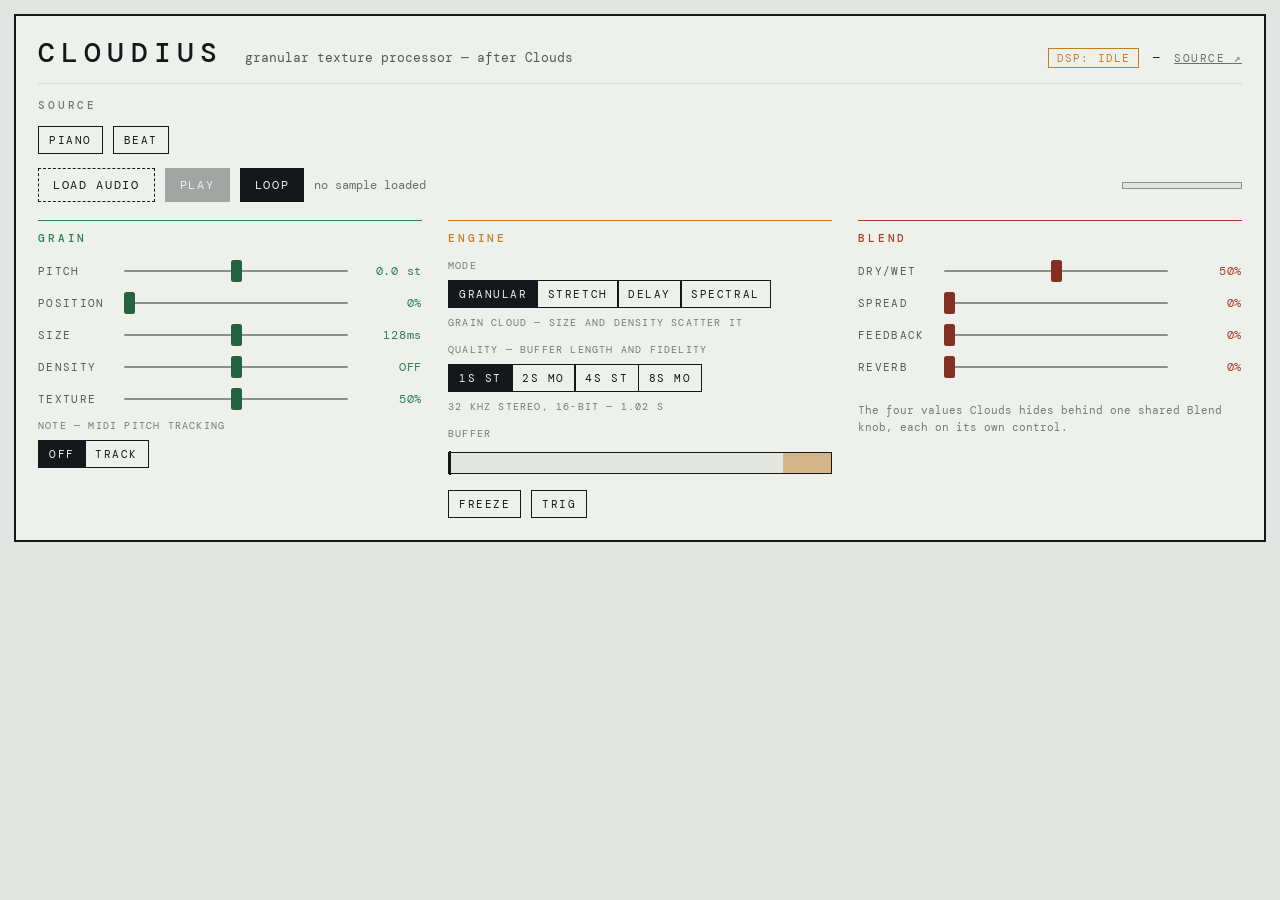
==== commit 164c0f66: "WebApps: bundle Piano and Beat, and start playback on load Two preloaded sources in both apps. Conve" ====
--- a/WebApps/cloudius-web.html
+++ b/WebApps/cloudius-web.html
@@ -239,9 +239,8 @@
    Anything the browser can decode works (mp3, wav, ogg, m4a, flac).
    ─────────────────────────────────────────────────────────────────────────── */
 const SAMPLES = [
-  // { name: "Rhodes",  file: "samples/rhodes.mp3" },
-  // { name: "Voice",   file: "samples/voice.wav"  },
-  // { name: "Strings", file: "samples/strings.mp3" },
+  { name: "Piano", file: "samples/piano.wav" },
+  { name: "Beat",  file: "samples/beat.wav"  },
 ];
 
 /* ───────────────────────────────────────────────────────────────────────────
@@ -512,15 +511,15 @@
   }
   setStatus(name + " \u00b7 " + buffer.duration.toFixed(1) + "s", false);
   $("btnPlay").disabled = false;
-  if (playing) play();          // swap the sample without stopping the loop
+  await play();                 // loading a source starts it
 }
 
 /* ── Sample buttons ────────────────────────────────────────────────────── */
 function buildSampleRow () {
   const row = $("sampleRow");
   if (!SAMPLES.length) {
-    row.innerHTML = '<span style="opacity:.5">no bundled samples yet — load a file, '
-                  + 'or add entries to <code>SAMPLES</code> at the top of this file</span>';
+    row.innerHTML = '<span style="opacity:.5">no bundled samples — load a file, or add '
+                  + 'entries to <code>SAMPLES</code> at the top of this file</span>';
     return;
   }
   SAMPLES.forEach((s) => {
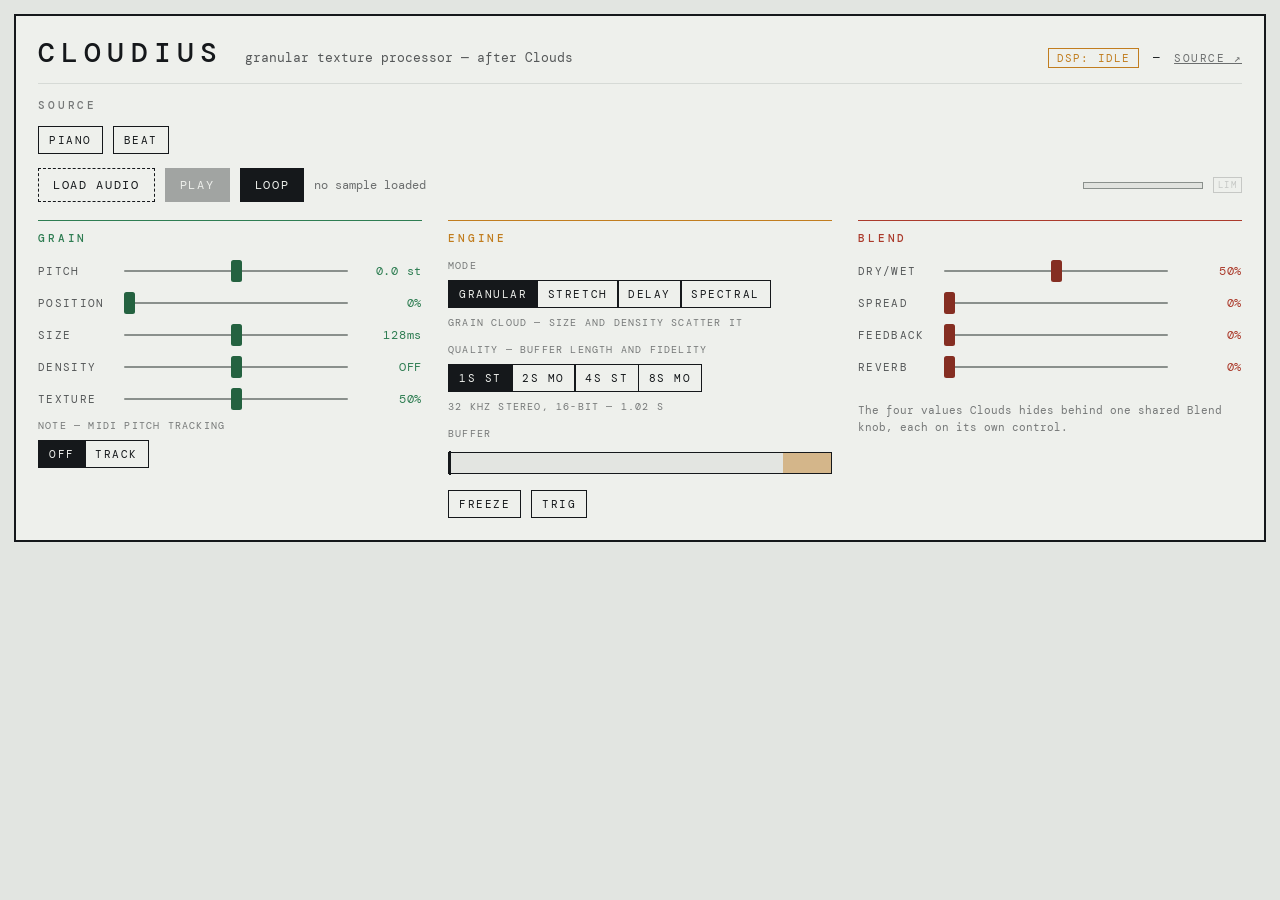
==== commit c3ed1e92: "WebApps: limit the output instead of turning it down The engine's post-gain reaches past 0 dBFS on d" ====
--- a/WebApps/cloudius-web.html
+++ b/WebApps/cloudius-web.html
@@ -125,6 +125,11 @@
 
   .badge{border:1px solid var(--engine);color:var(--engine);padding:2px 8px;letter-spacing:.1em;text-transform:uppercase}
   .hint{font-size:11px;opacity:.55;padding-top:8px;line-height:1.5}
+  .lim{
+    font-size:9px;letter-spacing:.14em;border:1px solid currentColor;padding:1px 4px;
+    opacity:.18;transition:opacity .08s;
+  }
+  .lim.on{opacity:1;color:var(--hot)}
   .filenote{
     margin:10px 0 0;padding:8px 12px;border:1.5px dashed var(--blend);
     color:var(--blend);font-size:11px;line-height:1.6;
@@ -162,6 +167,7 @@
       <span class="readout" id="srcName" style="opacity:.6">no sample loaded</span>
       <span class="push"></span>
       <span class="meter"><i id="meterFill"></i></span>
+      <span class="lim" id="limLamp" title="output limiter working">LIM</span>
     </div>
   </section>
 
@@ -263,6 +269,14 @@
       mode: 0, quality: 0, freeze: false
     };
     this.mode = -1; this.quality = -1;
+    // Output limiter. The module's post-gain can push past 0 dBFS on dense
+    // settings - that is faithful, but a browser has nowhere to put it. Peak
+    // follower with instant attack and a slow release, then a hard safety
+    // clamp for whatever the 2 ms attack lets slip.
+    this.lim = { env: 0, gain: 1, grMin: 1 };
+    this.limAtk = 1 - Math.exp(-1 / (0.002 * sampleRate));
+    this.limRel = 1 - Math.exp(-1 / (0.150 * sampleRate));
+    this.limCeil = 0.92;
 
     // The Clouds firmware, compiled to WebAssembly. No imports, so it needs
     // no environment - and memory growth is off, so these views stay valid.
@@ -312,8 +326,23 @@
     e.cloudius_process(n);
     for (let i = 0; i < n; i++) { oL[i] = this.L[i]; oR[i] = this.R[i]; }
 
+    // ── output limiter ─────────────────────────────────────────────────────
+    const L = this.lim;
+    for (let i = 0; i < n; i++) {
+      const a = Math.abs(oL[i]) > Math.abs(oR[i]) ? Math.abs(oL[i]) : Math.abs(oR[i]);
+      L.env = a > L.env ? a : L.env + (a - L.env) * this.limRel;
+      const target = L.env > this.limCeil ? this.limCeil / L.env : 1;
+      L.gain += (target - L.gain) * (target < L.gain ? this.limAtk : this.limRel);
+      let l = oL[i] * L.gain, r = oR[i] * L.gain;
+      oL[i] = l < -1 ? -1 : (l > 1 ? 1 : l);
+      oR[i] = r < -1 ? -1 : (r > 1 ? 1 : r);
+      if (L.gain < L.grMin) L.grMin = L.gain;
+    }
+
     if ((currentFrame & 2047) < n) {
-      this.port.postMessage({ head: e.cloudius_head(), bufferSeconds: e.cloudius_buffer_seconds() });
+      this.port.postMessage({ head: e.cloudius_head(), bufferSeconds: e.cloudius_buffer_seconds(),
+                              gr: this.lim.grMin });
+      this.lim.grMin = 1;
     }
     return true;
   }
@@ -432,6 +461,8 @@
       $("srInfo").textContent = Math.round(ac.sampleRate / 100) / 10 + " kHz \u00b7 "
                               + (d.latency / ac.sampleRate * 1000).toFixed(1) + " ms latency";
     }
+    if (typeof d.gr === "number")
+      $("limLamp").classList.toggle("on", d.gr < 0.97);
     if (d.error) setStatus("engine failed to start - " + d.error, true);
     if (typeof d.head === "number") {
       params.head = d.head;
